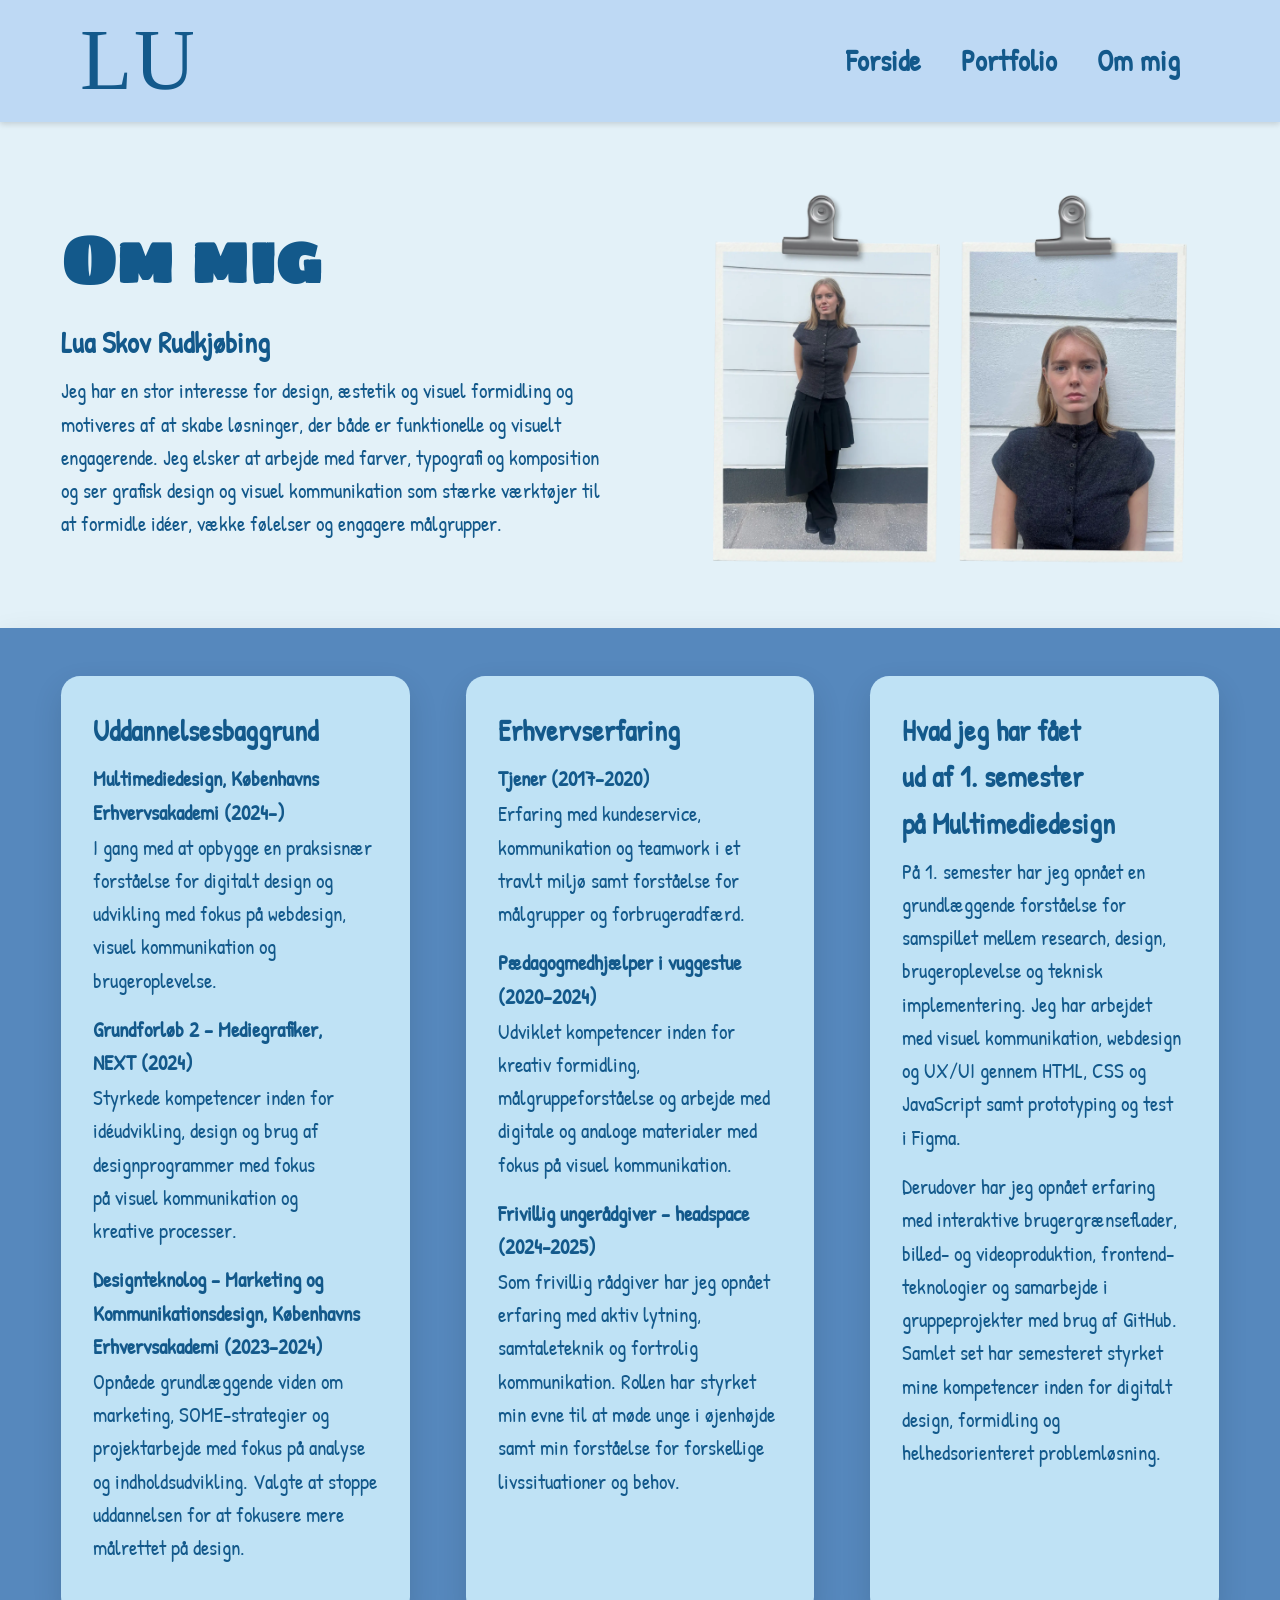
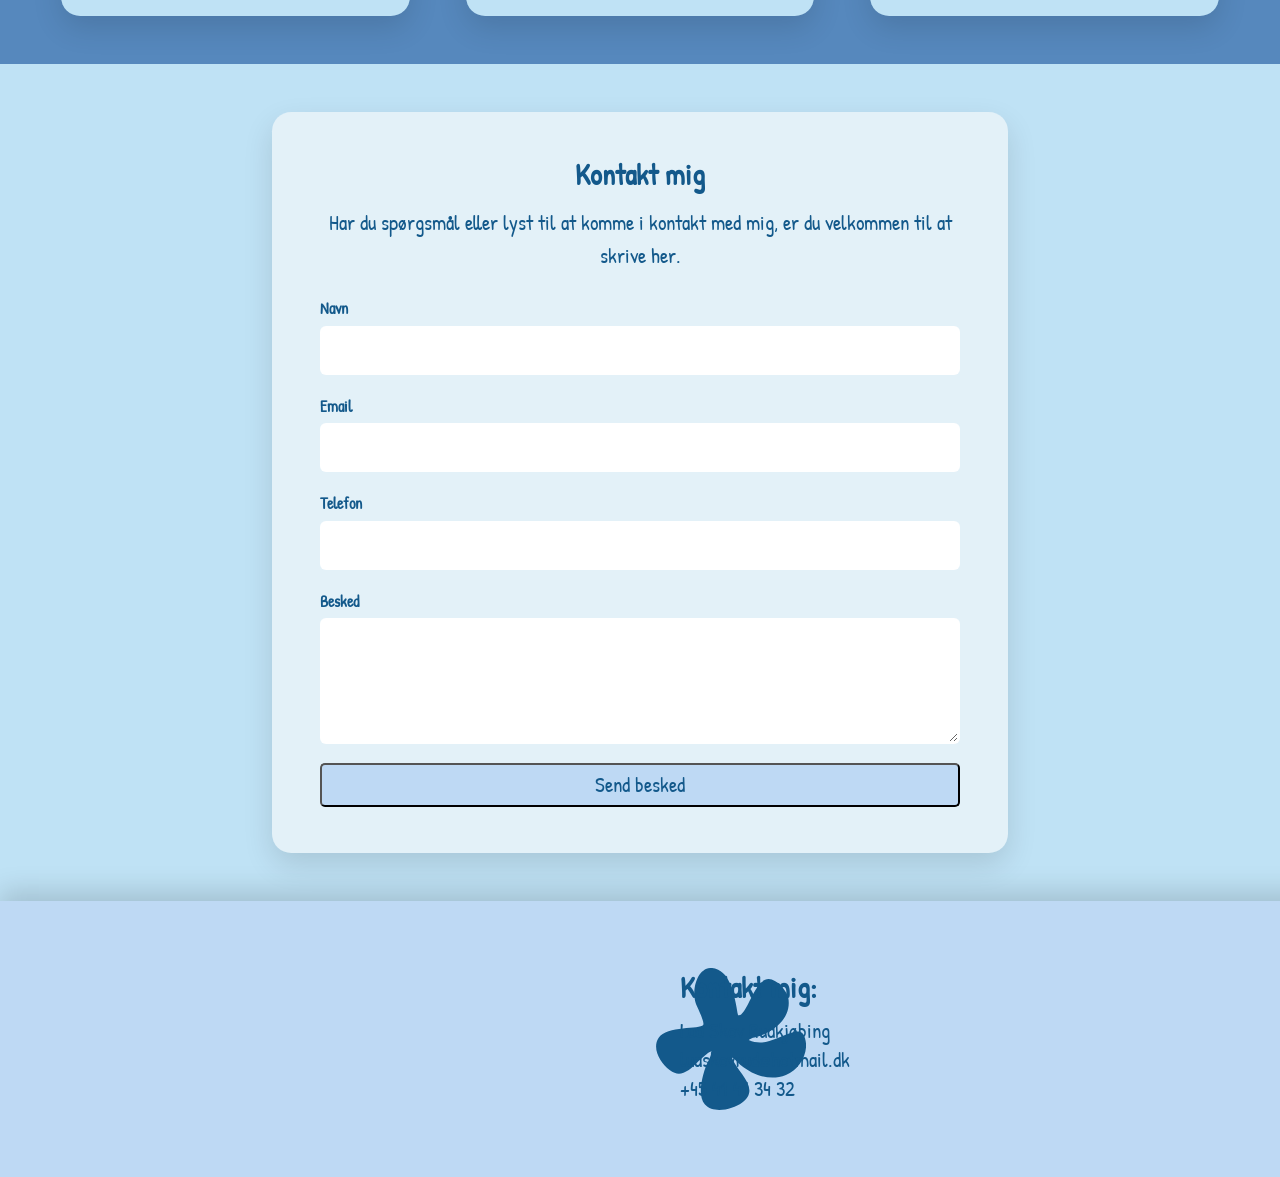
==== mig.html @ 40c9ce01 "comit all" ====
<!DOCTYPE html>
<html lang="da">
  <head>
    <meta charset="UTF-8" />
    <meta name="viewport" content="width=device-width, initial-scale=1.0" />
    <title>LUA | PORTFOLIO</title>
    <link rel="stylesheet" href="css/reset.css" />
    <link rel="stylesheet" href="css/generel.css" />
    <link rel="stylesheet" href="css/layout.css" />
    <link rel="stylesheet" href="css/mig.css" />
    <link rel="preconnect" href="https://fonts.googleapis.com" />
    <link rel="preconnect" href="https://fonts.gstatic.com" crossorigin />
    <link
      href="https://fonts.googleapis.com/css2?family=Alegreya:ital,wght@0,400..900;1,400..900&family=Delius&family=Krona+One&family=Lora:ital,wght@0,400..700;1,400..700&family=Noto+Serif:ital,wght@0,100..900;1,100..900&family=Pacifico&family=Patrick+Hand&family=Roboto:ital,wght@0,100..900;1,100..900&family=Rokkitt:ital,wght@0,100..900;1,100..900&family=Sigmar+One&family=Story+Script&family=Walter+Turncoat&display=swap"
      rel="stylesheet"
    />
    <meta name="robots" content="noindex" />
    <link rel="icon" type="image/svg+xml" href="content/svg/favi.svg" />
  </head>
  <body>
    <!-- HEADER -->
    <header class="header">
      <div class="header2">
        <!-- LUA "logo" -->
        <a href="index.html" class="logo">
          <img src="content/svg/lua.svg" alt="Logo" />
        </a>

        <!-- Navigation højre -->
        <nav class="nav1">
          <a href="index.html">Forside</a>
          <a href="portfolio.html">Portfolio</a>
          <a href="mig.html">Om mig</a>
        </nav>
      </div>
    </header>
    <main>
      <!-- Sektion 1 - om mig -->
      <section class="grid_6-1 light-purple">
        <div class="about-text">
          <h1>Om mig</h1>
          <h2>Lua Skov Rudkjøbing</h2>
          <p>
            Jeg har en stor interesse for design, æstetik og visuel formidling
            og motiveres af at skabe løsninger, der både er funktionelle og
            visuelt engagerende. Jeg elsker at arbejde med farver, typografi og
            komposition og ser grafisk design og visuel kommunikation som stærke
            værktøjer til at formidle idéer, vække følelser og engagere
            målgrupper.
          </p>
        </div>

        <div class="about-image">
          <img
            src="content/img/lua.webp"
            alt="Portræt af Lua Skov Rudkjøbing"
          />
        </div>
      </section>

      <!-- Sektion 2 - udannelse og erhvervsefering -->
      <section class="grid_6-2 light-blue">
        <div class="text-box">
          <h2>Uddannelsesbaggrund</h2>

          <p class="bold">
            Multimediedesign, Københavns Erhvervsakademi (2024–)
          </p>
          <p>
            I gang med at opbygge en praksisnær forståelse for digitalt design
            og udvikling med fokus på webdesign, visuel kommunikation og
            brugeroplevelse.
          </p>

          <p class="bold">Grundforløb 2 – Mediegrafiker, NEXT (2024)</p>
          <p>
            Styrkede kompetencer inden for idéudvikling, design og brug af
            designprogrammer med fokus på visuel kommunikation og kreative
            processer.
          </p>

          <p class="bold">
            Designteknolog – Marketing og Kommunikationsdesign, Københavns
            Erhvervsakademi (2023–2024)
          </p>
          <p>
            Opnåede grundlæggende viden om marketing, SOME-strategier og
            projektarbejde med fokus på analyse og indholdsudvikling. Valgte at
            stoppe uddannelsen for at fokusere mere målrettet på design.
          </p>
        </div>
        <div class="text-box">
          <h2>Erhvervserfaring</h2>

          <p class="bold">Tjener (2017–2020)</p>
          <p>
            Erfaring med kundeservice, kommunikation og teamwork i et travlt
            miljø samt forståelse for målgrupper og forbrugeradfærd.
          </p>

          <p class="bold">Pædagogmedhjælper i vuggestue (2020–2024)</p>
          <p>
            Udviklet kompetencer inden for kreativ formidling,
            målgruppeforståelse og arbejde med digitale og analoge materialer
            med fokus på visuel kommunikation.
          </p>
          <p class="bold">Frivillig ungerådgiver – headspace (2024-2025)</p>
          <p>
            Som frivillig rådgiver har jeg opnået erfaring med aktiv lytning,
            samtaleteknik og fortrolig kommunikation. Rollen har styrket min
            evne til at møde unge i øjenhøjde samt min forståelse for
            forskellige livssituationer og behov.
          </p>
        </div>
        <div class="text-box">
          <h2>Hvad jeg har fået ud af 1. semester på Multimediedesign</h2>
          <p>
            På 1. semester har jeg opnået en grundlæggende forståelse for
            samspillet mellem research, design, brugeroplevelse og teknisk
            implementering. Jeg har arbejdet med visuel kommunikation, webdesign
            og UX/UI gennem HTML, CSS og JavaScript samt prototyping og test i
            Figma.
          </p>
          <p>
            Derudover har jeg opnået erfaring med interaktive
            brugergrænseflader, billed- og videoproduktion, frontend-teknologier
            og samarbejde i gruppeprojekter med brug af GitHub. Samlet set har
            semesteret styrket mine kompetencer inden for digitalt design,
            formidling og helhedsorienteret problemløsning.
          </p>
        </div>
      </section>

      <!-- Sektion 3 - kontakt -->
      <!-- Sektion 3 – Kontakt -->
      <section class="grid_6-3">
        <div class="contact-box">
          <h2>Kontakt mig</h2>
          <p>
            Har du spørgsmål eller lyst til at komme i kontakt med mig, er du
            velkommen til at skrive her.
          </p>

          <form id="contact" novalidate>
            <div class="form-data">
              <label for="name">Navn</label>
              <input type="text" id="name" />
              <span class="error">Indtast dit navn</span>
            </div>

            <div class="form-data">
              <label for="email">Email</label>
              <input type="email" id="email" />
              <span class="error">Indtast en gyldig email</span>
            </div>

            <div class="form-data">
              <label for="phone">Telefon</label>
              <input type="tel" id="phone" />
              <span class="error">Indtast dit telefonnummer</span>
            </div>
            <div class="form-data">
              <label for="message">Besked</label>
              <textarea id="message" rows="4"></textarea>
              <span class="error">Skriv en besked</span>
            </div>

            <button type="submit" class="ctabtn-1">Send besked</button>
          </form>
        </div>
      </section>
    </main>
    <footer class="footer-box">
      <div class="footer-layout">
        <div class="footer-img">
          <img src="content/svg/flower.svg" alt="Lua Skov Rudkjøbing" />
        </div>

        <div class="footer-content">
          <h2>Kontakt mig:</h2>

          <p>
            Lua Skov Rudkjøbing<br />
            luaskovrud@hotmail.dk<br />
            +45 41 41 34 32
          </p>
        </div>
      </div>
    </footer>

    <script src="java/form.js"></script>
  </body>
</html>
---- css/generel.css ----
:root {
  /* Farver */
  --color-header: #bed9f4;
  --light-blue: #bfe2f5;
  --light-blue2: #e3f1f8;
  --dark-blue: #4759a9;
  --middle-blue2: rgb(86, 136, 189);
  --color-beige: rgb(253, 252, 249);
  --color-text-primary: #13598b;
  --color-text-secondary: #bed9f4;

  /* Fonte */
  --font-heading: "Sigmar One", serif; /* h1 */
  --font-prose: "Patrick Hand"; /* p + h2 */
}

/* ------------- Grundopsætning ------------- */

body {
  font-family: var(--font-prose);
  color: var(--color-text-primary);
  font-weight: 400;
  line-height: 1.6;
}
.main-content {
  padding: 1.3rem 1.5rem 2rem;
}

@media (min-width: 600px) {
  .main-content {
    padding: 2rem 3rem 2rem;
  }
}

@media (min-width: 1024px) {
  .main-content {
    padding: 3rem 3.8rem 3rem;
  }
}

/* ------------- Font ------------- */

h1,
.heading {
  font-family: var(--font-heading);
  color: var(--color-text-primary);
  font-weight: 700;
  letter-spacing: 0.02em;
  font-size: 1.8rem;
}

h2,
.underoverskrift {
  font-family: var(--font-prose);
  color: var(--color-text-primary);
  font-size: 1.4rem;
  margin-bottom: 0.5rem;
}

p,
.prose {
  font-family: var(--font-prose);
  color: var(--color-text-primary);
  font-weight: 400;
  font-size: 0.95rem;
  line-height: 1.5;
}
@media (min-width: 600px) {
  h1,
  .heading {
    font-size: 3rem;
    letter-spacing: 0.03em;
  }
  h2,
  .underoverskrift {
    font-size: 2rem;
    margin-bottom: 0.5rem;
  }
  p,
  .prose {
    font-size: 1.3rem;
    line-height: 1.9;
    font-weight: 550;
  }
}
/* ------------- Desktop størrelse ------------- */

@media (min-width: 1024px) {
  h1,
  .heading {
    font-size: 4rem;
    margin-bottom: 0.5rem;
    letter-spacing: 0.03rem;
  }
  h2,
  .underoverskrift {
    font-size: 1.8rem;
    margin-bottom: 0.5rem;
  }
  p,
  .prose {
    font-size: 1.3rem;
    line-height: 1.6;
    font-weight: 400;
  }
}
/* ------------- Ctabtn - knapper ------------- */
.ctabtn-1 {
  display: inline-block;
  padding: 0.2rem 0.8rem;
  background-color: var(--color-text-secondary);
  color: var(--color-text-primary);
  text-decoration: none;
  border-radius: 5px;
  font-size: 0.7rem;
  margin-top: 0.2rem;
  margin-bottom: 0.5rem;
}
.ctabtn-2 {
  display: inline-block;
  padding: 0.2rem 0.8rem;
  background-color: var(--color-text-secondary);
  color: var(--color-text-primary);
  text-decoration: none;
  border-radius: 5px;
  font-size: 0.7rem;
  margin-top: 0.7rem;
}

.ctabtn-1:hover {
  background-color: var(--light-blue2);
}
.ctabtn-2:hover {
  background-color: var(--light-blue2);
}
/* ------------- Ipad størrelse ------------- */
@media (min-width: 600px) {
  .ctabtn-1 {
    font-size: 1.3rem;
    margin-top: 0rem;
    margin-bottom: 0rem;
  }
  .ctabtn-2 {
    font-size: 1.3rem;
  }
}
/* ------------- Desktop størrelse ------------- */
@media (min-width: 1024px) {
  .ctabtn-1 {
    font-size: 1.3rem;
    margin-bottom: 0.1rem;
  }
  .ctabtn-2 {
    font-size: 1.3rem;
  }
}
---- css/layout.css ----
/* ------------- HEADER / MENU ------------- */
.header {
  background-color: var(--color-header);
  box-shadow: 0 2px 6px rgba(0, 0, 0, 0.15);
  position: relative;
  z-index: 10;
}

.header2 {
  display: flex;
  align-items: center;
  justify-content: space-between;
  padding: 1rem;
}

/* --- LUA "logo" --- */
.logo img {
  height: 40px;
  width: auto;
}
/* --- Navigation --- */
.nav1 {
  display: flex;
  gap: 0.75rem;
  margin-right: 1rem;
}
.nav1 a {
  font-family: var(--font-prose);
  font-size: 0.85rem;
  font-weight: 700;
  color: var(--color-text-primary);
  text-decoration: none;
}

.nav1 a:hover {
  text-decoration: underline;
}
/* ------------- Ipad størrelse ------------- */

@media (min-width: 600px) {
  .header2 {
    padding: 1.5rem 2rem;
  }

  .logo img {
    height: 56px;
  }

  .nav1 {
    gap: 1.5rem;
    margin-right: 1.25rem;
  }

  .nav1 a {
    font-size: 1.5rem;
  }
}
/* ------------- Desktop størrelse ------------- */

@media (min-width: 1024px) {
  .header2 {
    padding: 1rem 5rem;
  }

  .logo img {
    height: 90px;
  }

  .nav1 {
    gap: 2.5rem;
  }

  .nav1 a {
    font-size: 1.8rem;
  }
}
/* -------------------------------- FOOTER -------------------------------- */
.footer-layout {
  background-color: var(--color-header);
  width: 100%;

  padding: 3rem 1.5rem;

  display: flex;
  flex-direction: column;
  align-items: center;
  gap: 1.5rem;

  text-align: center;

  box-shadow: 0 -10px 25px rgba(0, 0, 0, 0.15);
}

.footer-img img {
  width: 90px;
  height: auto;
  display: block;
}

.footer-content h2 {
  margin-bottom: 0.3rem;
}

.footer-content p {
  margin-bottom: 0.6rem;
  line-height: 1.4;
}

/* ------------- Ipad størrelse ------------- */

@media (min-width: 600px) {
  .footer-layout {
    padding: 4rem 3rem;
  }

  .footer-img img {
    width: 110px;
  }
}

/* ------------- Desktop størrelse ------------- */

@media (min-width: 1024px) {
  .footer-layout {
    flex-direction: row;
    justify-content: space-between;
    align-items: center;
    text-align: left;

    padding: 4rem 6rem;
  }

  .footer-content {
    margin-right: 35rem;
  }

  .footer-img img {
    width: 150px;
    margin-left: 35rem;
  }
}
---- css/mig.css ----
/* ---------- Alle --------- */
.grid_6-1 h1,
.grid_6-1 p,
.grid_6-1 h2,
.grid_6-2 h2,
.grid_6-3 h2 {
  text-align: center;
}
/* ---------- Sektion 1 - Om mig ---------- */
.grid_6-1 {
  background-color: var(--light-blue2);
  display: grid;
  grid-template-columns: 1fr;
  gap: 2rem;
  padding: 1.3rem 1.5rem 2rem;
}
.grid_6-1 img {
  width: 100%;
  max-width: 320px;
  margin: 0 auto;
  display: block;
}

/* ---------- Sektion 2 - udannelse og erhvervsefering ---------- */

.grid_6-2 {
  background-color: var(--middle-blue2);
  display: grid;
  grid-template-columns: 1fr;
  gap: 2rem;
  padding: 1.3rem 1.5rem 2rem;
  box-shadow: 0 12px 30px rgba(0, 0, 0, 0.12);
}
.grid_6-2 .text-box {
  background-color: var(--light-blue);
  padding: 2rem 2rem 2.2rem;
  border-radius: 1.2rem;
  max-width: 520px;
  margin: 0 auto;
  box-shadow: 0 12px 30px rgba(0, 0, 0, 0.12);
}
.grid_6-2 p {
  margin-bottom: 1rem;
}
.grid_6-2 p.bold {
  font-weight: 600;
  margin-bottom: 0.1rem;
}

/* ---------- Sektion 3 - kontakt ---------- */

.grid_6-3 {
  background-color: var(--light-blue);
  padding: 1.3rem 1.5rem 2rem;
}

.contact-box {
  max-width: 520px;
  margin: 0 auto;
  background-color: var(--light-blue2);
  padding: 2rem 2rem 2.2rem;
  border-radius: 1.2rem;
  box-shadow: 0 12px 30px rgba(0, 0, 0, 0.12);
  text-align: center;
}

.contact-box p {
  margin-bottom: 1.5rem;
}

form {
  display: flex;
  flex-direction: column;
  gap: 1.2rem;
}

.form-data {
  display: flex;
  flex-direction: column;
  text-align: left;
}

label {
  font-weight: 600;
  margin-bottom: 0.25rem;
}

input,
textarea {
  padding: 0.6rem 0.7rem;
  border-radius: 6px;
  border: 2px solid transparent;
  font-family: inherit;
  font-size: 1rem;
}

input:focus,
textarea:focus {
  outline: none;
  border-color: #1d1d1d;
}
.error {
  display: none;
  color: #b30000;
  font-size: 0.85rem;
  margin-top: 0.2rem;
}

.error-border {
  border-color: #b30000;
}

/* ------------- Ipad størrelse ------------- */

@media (min-width: 600px) {
  .grid_6-1 img {
    max-width: 500px;
    width: 100%;
  }
  .grid_6-1 h2,
  .grid_6-2 h2,
  .grid_6-3 h2 {
    font-weight: 1000;
  }
  .grid_6-1,
  .grid_6-2,
  .grid_6-3 {
    padding: 2rem 3rem 2rem;
  }
  .grid_6-2 {
    padding: 2rem 3rem 2rem;
    gap: 3rem;
  }
  .grid_6-3 {
    padding: 2rem 3rem 2rem;
  }

  .contact-box {
    padding: 2.5rem 3rem 2.8rem;
  }
}

/* ------------- Desktop størrelse ------------- */

@media (min-width: 1024px) {
  .grid_6-1,
  .grid_6-2,
  .grid_6-3 {
    padding: 3rem 3.8rem 3rem;
  }
  .grid_6-1 {
    grid-template-columns: 1fr 1fr;
    align-items: center;
    gap: 4rem;
  }
  .grid_6-1 img {
    max-width: 700px;
    width: 100%;
  }
  .grid_6-1 h1,
  .grid_6-1 h2,
  .grid_6-1 p {
    text-align: left;
  }
  .grid_6-2 {
    display: grid;
    grid-template-columns: repeat(3, minmax(0, 420px));
    justify-content: center;
    gap: 3.5rem;
    padding: 3rem 3.8rem 3rem;
  }

  .grid_6-2 .text-box {
    margin: 0;
  }

  .grid_6-2 h2,
  .grid_6-2 p {
    text-align: left;
  }
  .grid_6-3 {
    padding: 3rem 3.8rem 3rem;
  }

  .contact-box {
    max-width: 640px;
  }
}
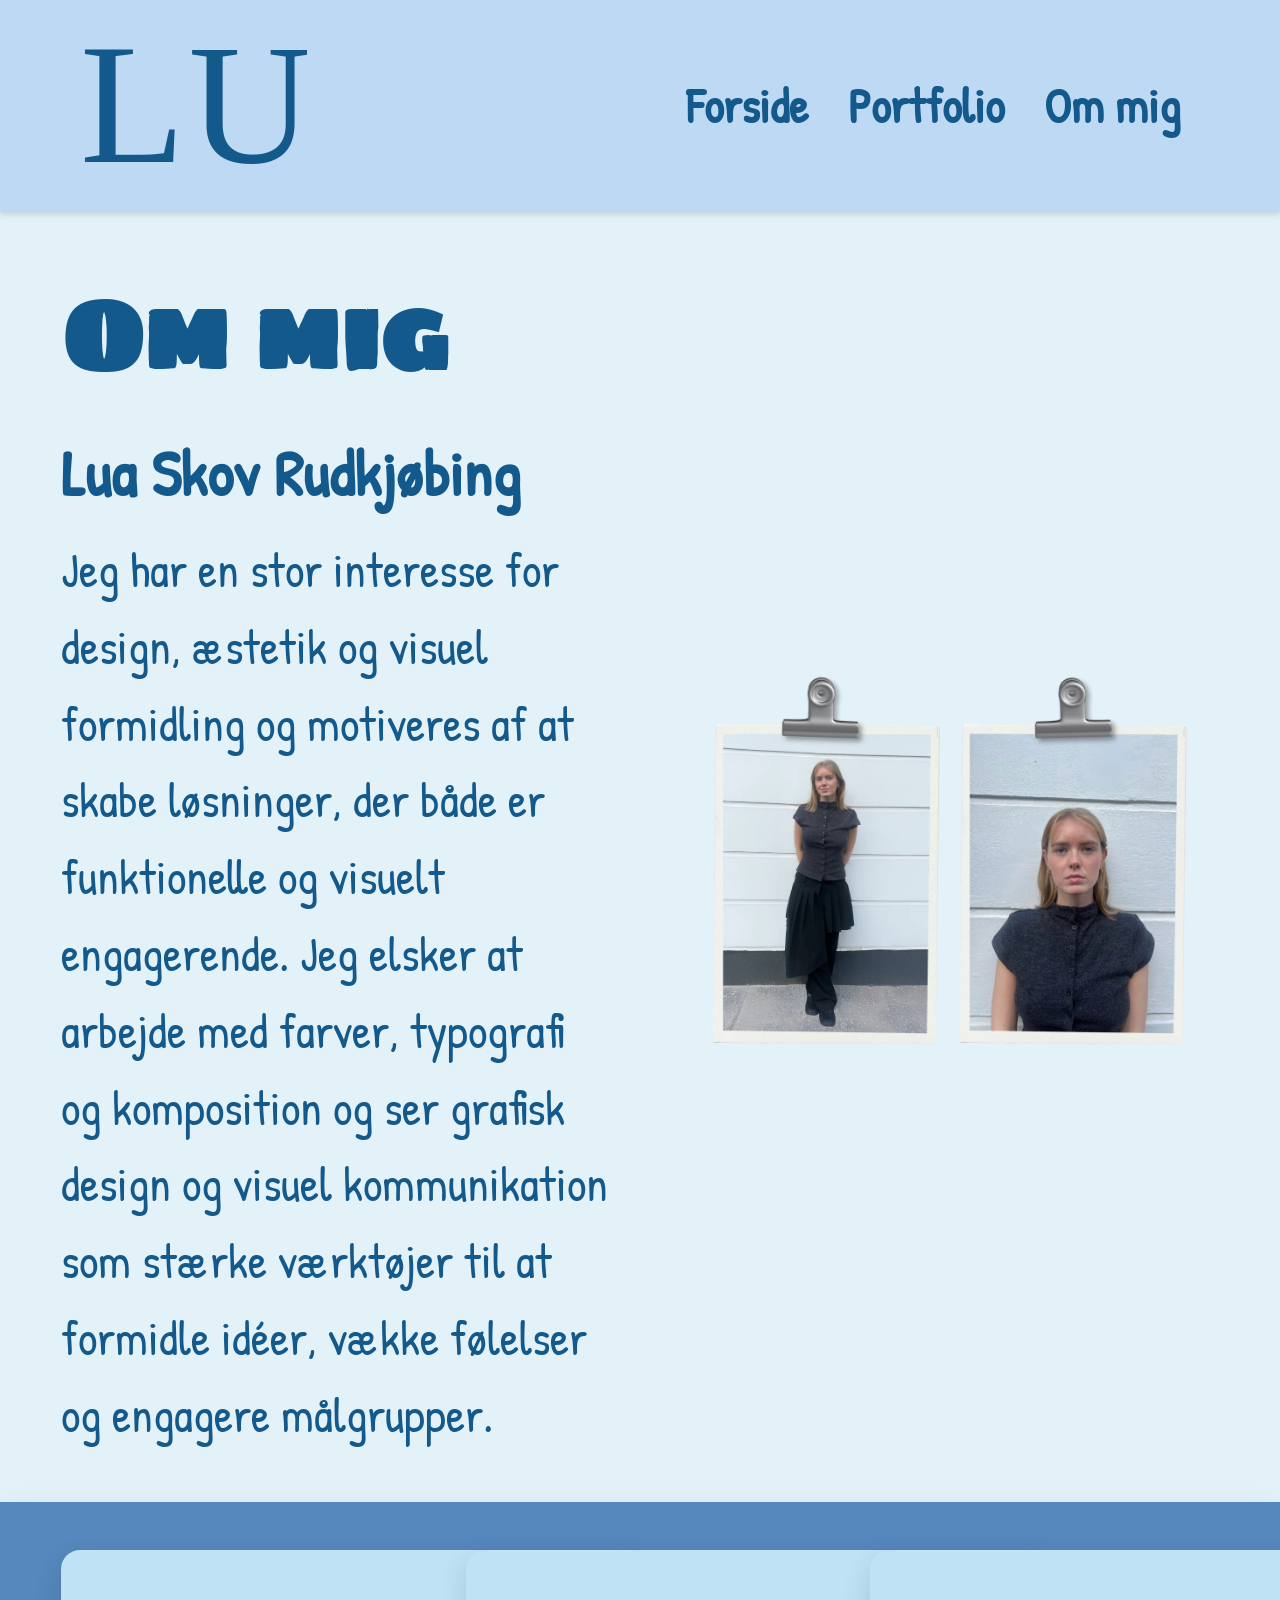
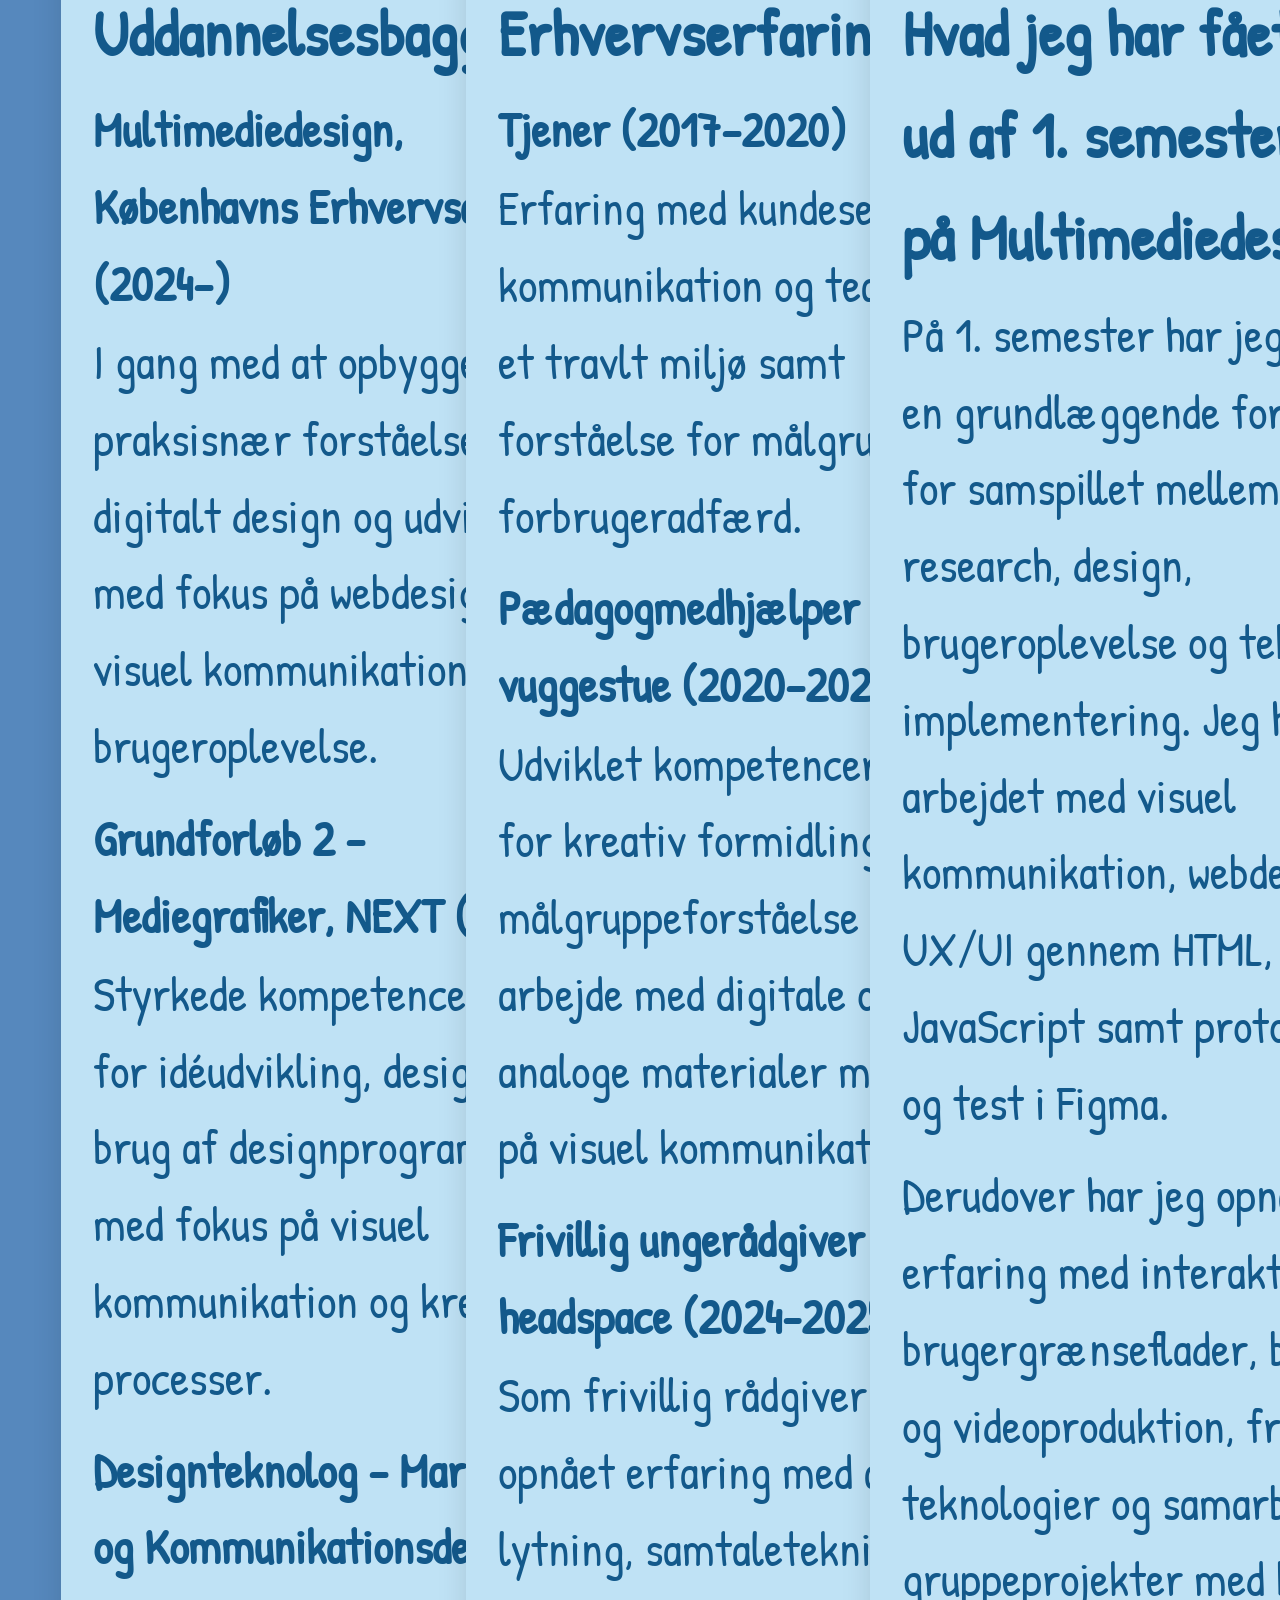
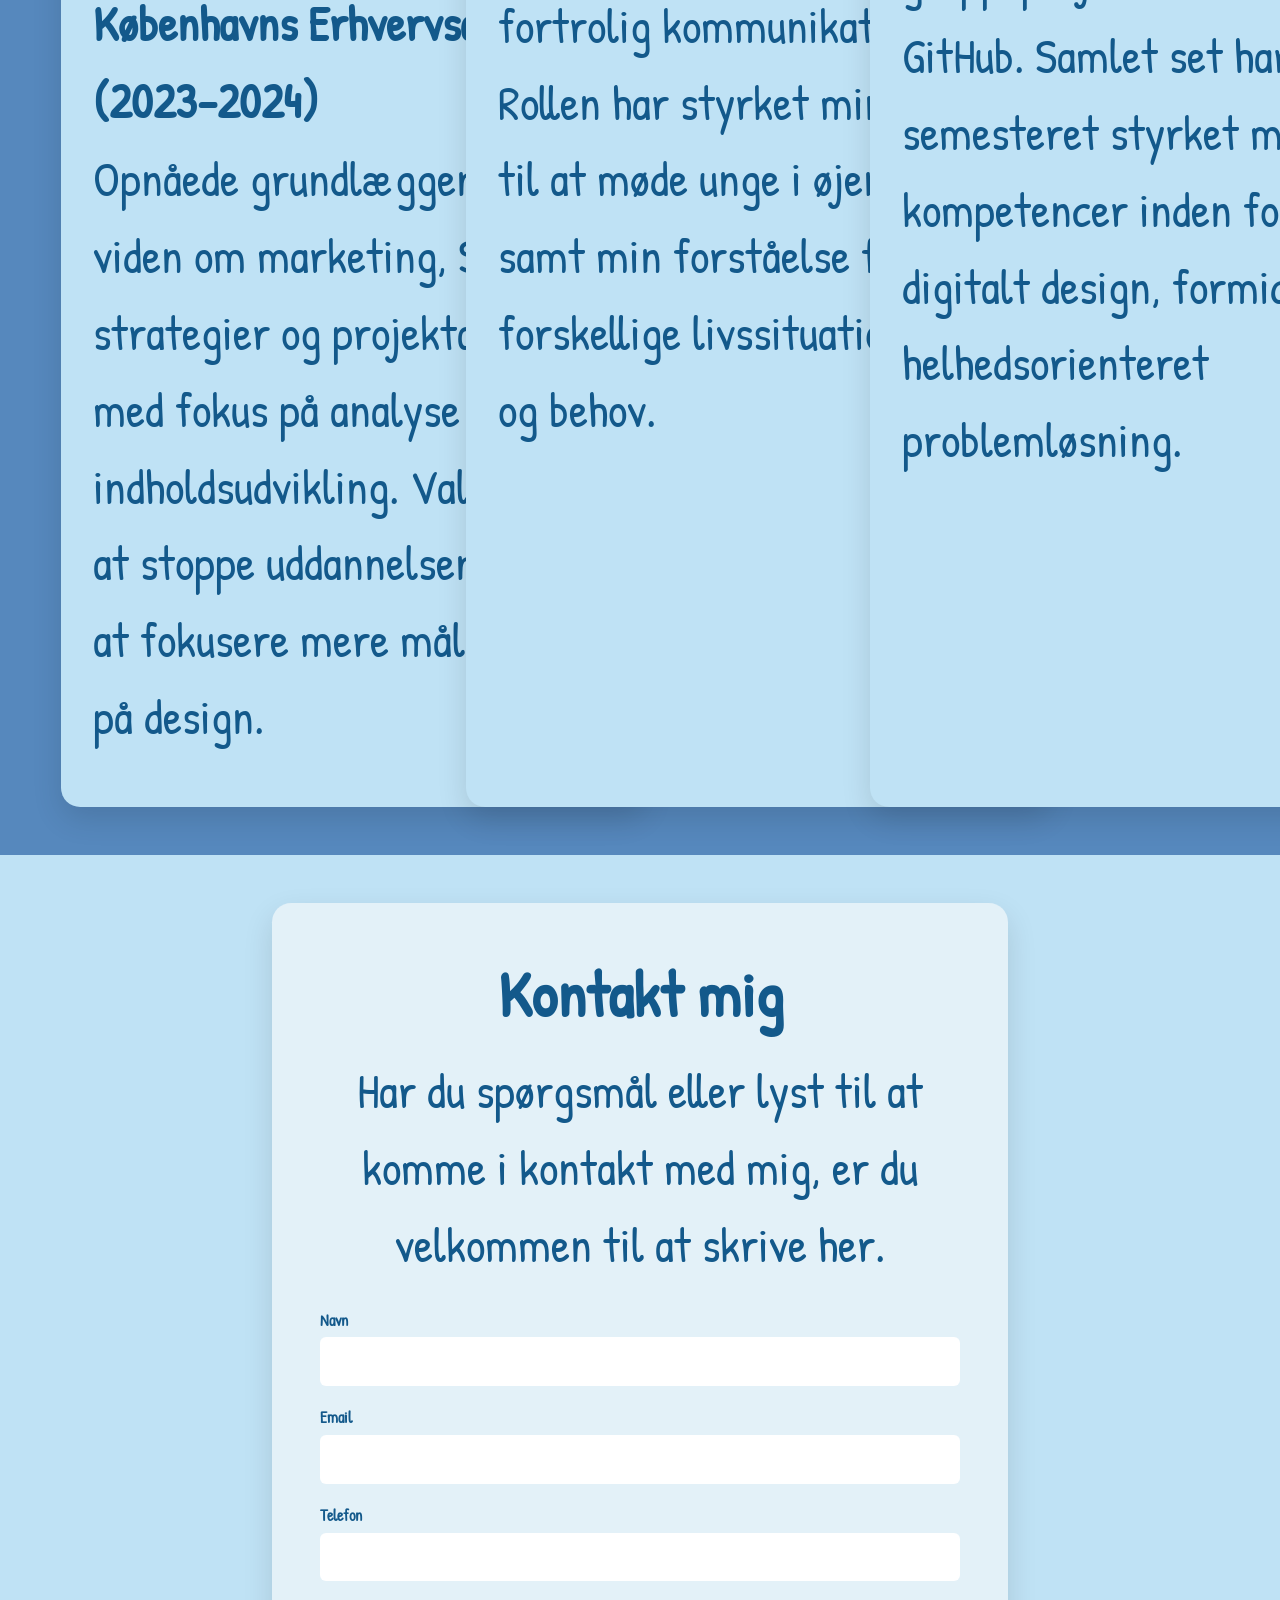
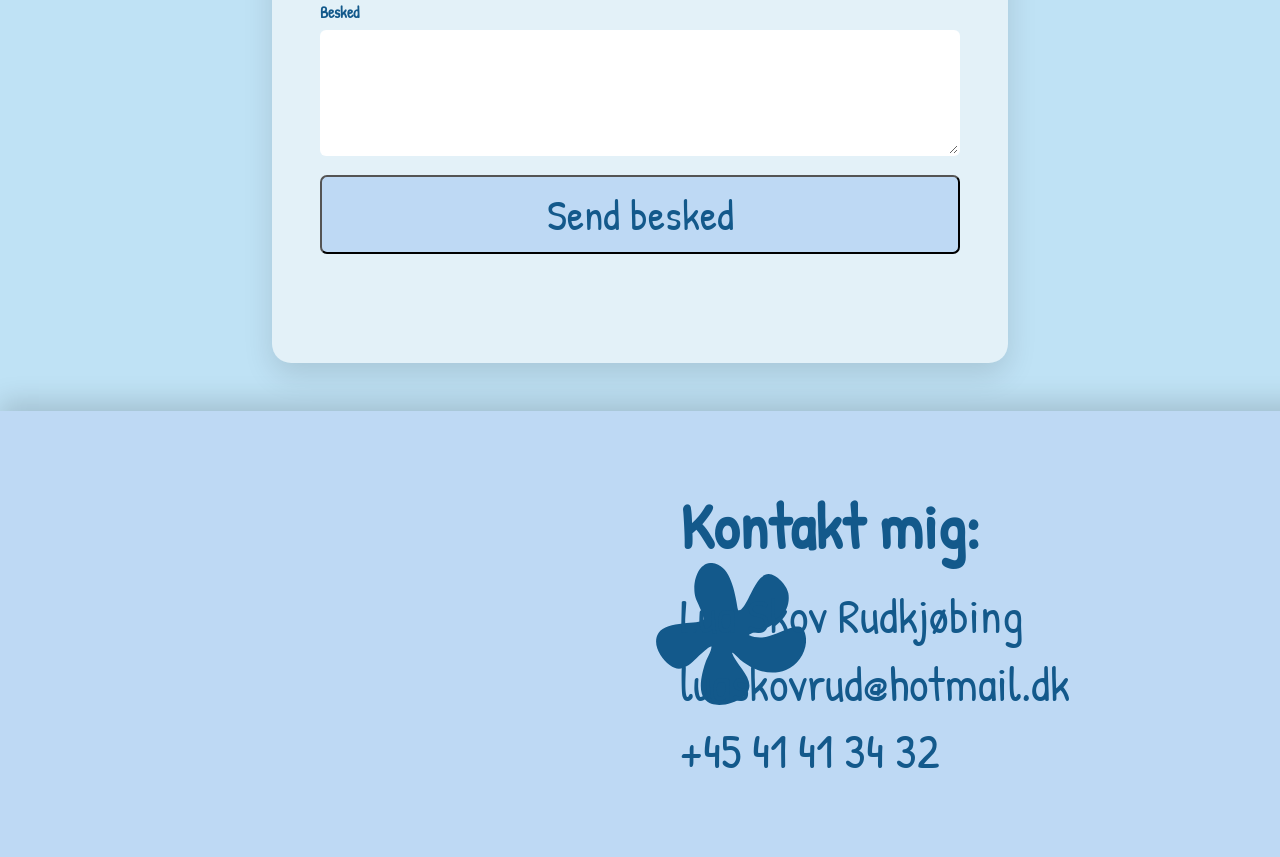
==== commit 814d1933: "veve" ====
--- a/mig.html
+++ b/mig.html
@@ -36,7 +36,7 @@
     </header>
     <main>
       <!-- Sektion 1 - om mig -->
-      <section class="grid_6-1 light-purple">
+      <section class="grid_6-1">
         <div class="about-text">
           <h1>Om mig</h1>
           <h2>Lua Skov Rudkjøbing</h2>
@@ -59,7 +59,7 @@
       </section>
 
       <!-- Sektion 2 - udannelse og erhvervsefering -->
-      <section class="grid_6-2 light-blue">
+      <section class="grid_6-2">
         <div class="text-box">
           <h2>Uddannelsesbaggrund</h2>
 
--- a/css/generel.css
+++ b/css/generel.css
@@ -15,7 +15,6 @@
 }
 
 /* ------------- Grundopsætning ------------- */
-
 body {
   font-family: var(--font-prose);
   color: var(--color-text-primary);
@@ -88,18 +87,18 @@
 @media (min-width: 1024px) {
   h1,
   .heading {
-    font-size: 4rem;
+    font-size: 6rem;
     margin-bottom: 0.5rem;
     letter-spacing: 0.03rem;
   }
   h2,
-  .underoverskrift {
-    font-size: 1.8rem;
+  s .underoverskrift {
+    font-size: 4rem;
     margin-bottom: 0.5rem;
   }
   p,
   .prose {
-    font-size: 1.3rem;
+    font-size: 3rem;
     line-height: 1.6;
     font-weight: 400;
   }
@@ -147,10 +146,14 @@
 /* ------------- Desktop størrelse ------------- */
 @media (min-width: 1024px) {
   .ctabtn-1 {
-    font-size: 1.3rem;
-    margin-bottom: 0.1rem;
+    font-size: 2.7rem;
+    margin-bottom: 4rem;
+    border-radius: 7px;
   }
   .ctabtn-2 {
-    font-size: 1.3rem;
+    font-size: 2.7rem;
+    margin-bottom: 4rem;
+    margin-top: 1rem;
+    border-radius: 7px;
   }
 }
--- a/css/layout.css
+++ b/css/layout.css
@@ -63,7 +63,7 @@
   }
 
   .logo img {
-    height: 90px;
+    height: 180px;
   }
 
   .nav1 {
@@ -71,7 +71,7 @@
   }
 
   .nav1 a {
-    font-size: 1.8rem;
+    font-size: 3rem;
   }
 }
 /* -------------------------------- FOOTER -------------------------------- */
--- a/css/mig.css
+++ b/css/mig.css
@@ -154,7 +154,7 @@
     gap: 4rem;
   }
   .grid_6-1 img {
-    max-width: 700px;
+    max-width: 1500px;
     width: 100%;
   }
   .grid_6-1 h1,
@@ -172,6 +172,8 @@
 
   .grid_6-2 .text-box {
     margin: 0;
+    width: 1200px;
+    gap: 5rem;
   }
 
   .grid_6-2 h2,
